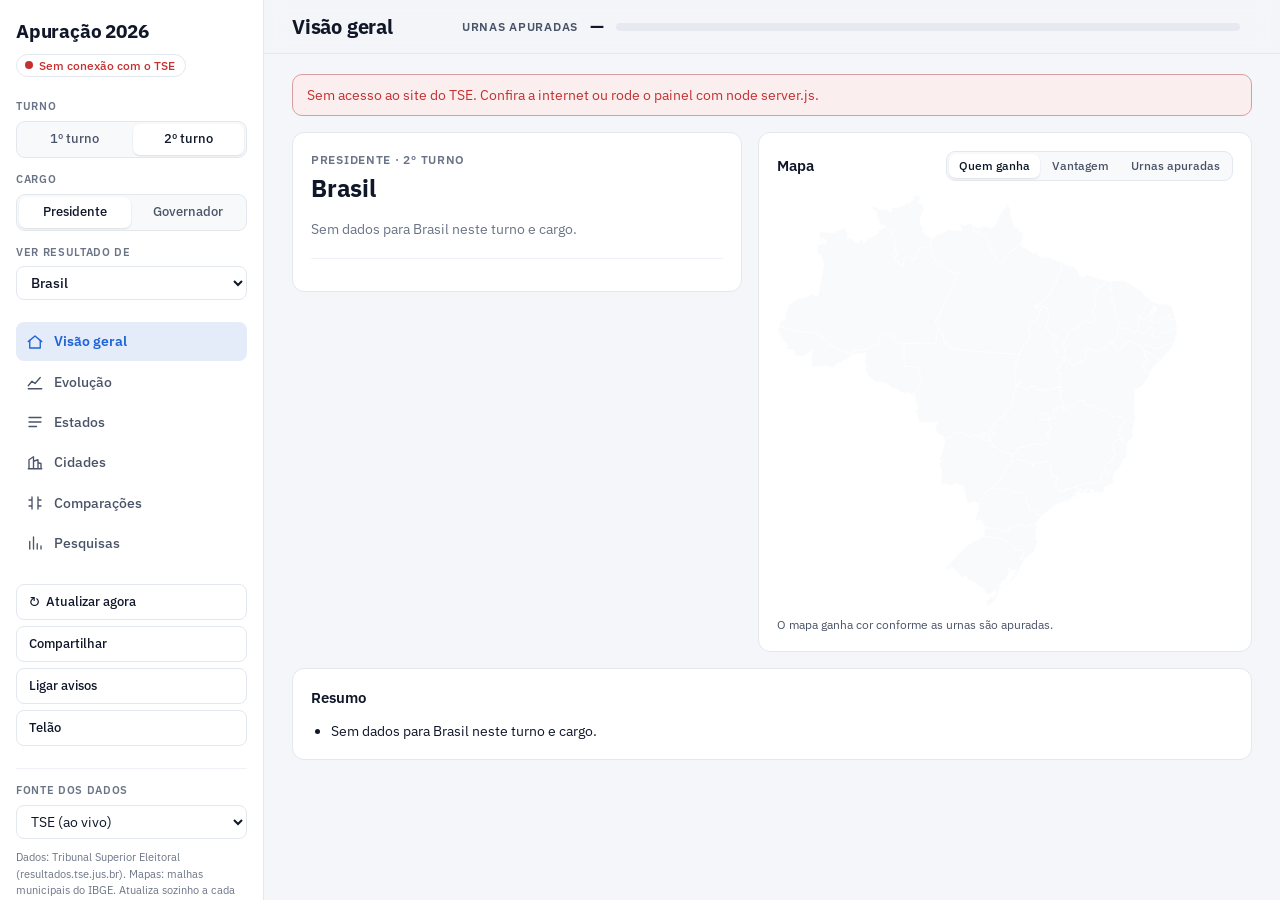
==== public/index.html @ dd804e58 "Reorganiza o painel com barra lateral Menu lateral com filtros (turno, cargo, recorte), seções e açõ" ====
<!doctype html>
<html lang="pt-BR">
<head>
  <meta charset="utf-8">
  <meta name="viewport" content="width=device-width, initial-scale=1">
  <title>Apuração 2026</title>
  <link rel="preconnect" href="https://fonts.googleapis.com">
  <link rel="preconnect" href="https://fonts.gstatic.com" crossorigin>
  <link rel="stylesheet" href="https://fonts.googleapis.com/css2?family=IBM+Plex+Sans:wght@400;500;600;700&display=swap">
  <link rel="stylesheet" href="styles.css?v=22">
</head>
<body>
  <aside class="lateral" id="lateral" aria-label="Menu do painel">
    <div class="lateral-topo">
      <div class="marca">
        <h1>Apuração 2026</h1>
        <span class="status" id="status" data-estado="carregando"><i></i><span id="status-txt">Carregando…</span></span>
      </div>
      <button type="button" class="icone fechar-menu" id="fechar-menu" aria-label="Fechar o menu">✕</button>
    </div>

    <div class="filtros-lateral">
      <div class="grupo">
        <span class="rotulo">Turno</span>
        <div class="seg seg-cheio" id="seg-turno" role="group" aria-label="Turno">
          <button type="button" data-v="1">1º turno</button>
          <button type="button" data-v="2">2º turno</button>
        </div>
      </div>
      <div class="grupo">
        <span class="rotulo">Cargo</span>
        <div class="seg seg-cheio" id="seg-cargo" role="group" aria-label="Cargo">
          <button type="button" data-v="0001">Presidente</button>
          <button type="button" data-v="0003">Governador</button>
        </div>
      </div>
      <div class="grupo">
        <label class="rotulo" for="recorte">Ver resultado de</label>
        <select id="recorte" class="recorte"></select>
      </div>
    </div>

    <nav class="menu" aria-label="Seções">
        <button type="button" data-tab="geral" aria-current="page"><svg viewBox="0 0 24 24" aria-hidden="true"><path d="M3 11.5 12 4l9 7.5"/><path d="M5 10v10h14V10"/></svg><span>Visão geral</span></button>
        <button type="button" data-tab="evolucao" aria-current="false"><svg viewBox="0 0 24 24" aria-hidden="true"><path d="M3 17l5-6 4 3 7-8"/><path d="M3 21h18"/></svg><span>Evolução</span></button>
        <button type="button" data-tab="estados" aria-current="false"><svg viewBox="0 0 24 24" aria-hidden="true"><path d="M4 6h16M4 12h16M4 18h10"/></svg><span>Estados</span></button>
        <button type="button" data-tab="cidades" aria-current="false"><svg viewBox="0 0 24 24" aria-hidden="true"><path d="M4 21V9l6-4v16M10 21V11l6-2v12M16 21v-8l4 1v7M3 21h18"/></svg><span>Cidades</span></button>
        <button type="button" data-tab="comparacao" aria-current="false"><svg viewBox="0 0 24 24" aria-hidden="true"><path d="M8 4v16M16 4v16M4 8h4M16 16h4M4 16h4M16 8h4"/></svg><span>Comparações</span></button>
        <button type="button" data-tab="pesquisas" aria-current="false"><svg viewBox="0 0 24 24" aria-hidden="true"><path d="M5 20V10M10 20V4M15 20v-7M20 20v-4"/></svg><span>Pesquisas</span></button>
    </nav>

    <div class="acoes-lateral">
      <button type="button" class="botao" id="btn-atualizar" title="Atualizar agora"><span class="giro" aria-hidden="true">↻</span> Atualizar agora</button>
      <button type="button" class="botao" id="btn-compartilhar" title="Copiar o link do que está na tela">Compartilhar</button>
      <button type="button" class="botao" id="btn-avisos" aria-pressed="false" hidden>Ligar avisos</button>
      <button type="button" class="botao" id="btn-telao" title="Tela cheia só com placar, mapa e chance">Telão</button>
    </div>

    <div class="rodape-lateral">
      <label class="rotulo" for="fonte">Fonte dos dados</label>
      <select id="fonte">
        <option value="tse">TSE (ao vivo)</option>
        <option value="demo">Simulação</option>
        <option value="replay">Replay do 2º turno de 2022</option>
      </select>
      <p id="rodape-txt">Dados: Tribunal Superior Eleitoral (resultados.tse.jus.br). Mapas: malhas municipais do IBGE. Atualiza sozinho a cada 30 segundos.</p>
    </div>
  </aside>
  <div class="fundo-menu" id="fundo-menu" hidden></div>

  <div class="conteudo">
    <header class="barra">
      <button type="button" class="icone abrir-menu" id="abrir-menu" aria-label="Abrir o menu" aria-controls="lateral" aria-expanded="false">☰</button>
      <h2 class="titulo-pagina" id="titulo-pagina">Visão geral</h2>
      <div class="progresso" aria-live="polite">
        <span class="pg-label">Urnas apuradas</span>
        <b class="pg-valor" id="pg-valor">—</b>
        <div class="pg-barra"><i id="pg-fill"></i></div>
        <span class="pg-sub" id="pg-sub"></span>
      </div>
    </header>

    <main>
      <p class="aviso" id="aviso" hidden></p>

      <section class="painel" id="tab-geral">
    <section class="hero">
      <div class="card placar-card">
        <div class="card-head">
          <div>
            <p class="eyebrow" id="eyebrow">Presidente · 2º turno</p>
            <h2 id="titulo-recorte">Brasil</h2>
          </div>
          <button type="button" class="link" id="voltar" hidden>← Brasil</button>
        </div>
        <div id="placar"></div>
        <dl class="mini" id="mini"></dl>
      </div>

      <div class="card mapa-card">
        <div class="card-head">
          <h3>Mapa</h3>
          <div class="seg seg-sm" id="seg-mapa" role="group" aria-label="Cor do mapa">
            <button type="button" data-v="ganha" aria-pressed="true">Quem ganha</button>
            <button type="button" data-v="vantagem" aria-pressed="false">Vantagem</button>
            <button type="button" data-v="apuradas" aria-pressed="false">Urnas apuradas</button>
          </div>
        </div>
        <div class="mapa" id="mapa" aria-label="Mapa do resultado"></div>
        <div class="mapa-rodape">
          <div class="mapa-legenda" id="mapa-legenda"></div>
          <button type="button" class="chip" id="chip-exterior" hidden>Exterior</button>
        </div>
      </div>
    </section>

      <div class="duas">
        <div class="card">
        <h3>Resumo</h3>
        <ul class="insights" id="resumo"></ul>
      </div>
      <div class="card" id="bloco-decisao" hidden>
        <h3>Onde a disputa vai ser decidida</h3>
        <p class="nota" id="decisao-nota"></p>
        <ol class="decisao" id="decisao"></ol>
        <p class="decisao-total" id="decisao-total"></p>
      </div>
      </div>
      </section>

      <section class="painel" id="tab-evolucao" hidden>
      <div class="card" id="bloco-linha" hidden>
        <div class="card-head">
          <h3>Linha do tempo da apuração</h3>
          <span class="nota-inline" id="linha-legenda"></span>
        </div>
        <div id="linha"></div>
        <div id="linha-chance" hidden>
          <h4 class="sub-titulo">Chance de vitória ao longo da apuração</h4>
          <div class="grafico"></div>
        </div>
      </div>
      <div class="card" id="bloco-eventos" hidden>
        <h3>Acontecimentos</h3>
        <ul class="eventos" id="eventos"></ul>
      </div>
      <div class="card" id="bloco-projecao">
        <h3>Projeção com as urnas que faltam</h3>
        <p class="nota" id="projecao-nota"></p>
        <div id="projecao"></div>
      </div>
      </section>

      <section class="painel" id="tab-estados" hidden>
      <div class="card" id="bloco-regioes">
        <h3>Por região</h3>
        <div class="regioes" id="regioes"></div>
      </div>
      <div class="card">
        <div class="card-head">
          <h3 id="titulo-estados">Estados</h3>
          <label class="inline-label">Ordenar por
            <select id="ordem-estados">
              <option value="eleitorado">Eleitorado</option>
              <option value="apuradas">% urnas apuradas</option>
              <option value="lider">Vantagem do 1º</option>
              <option value="nome">Nome</option>
            </select>
          </label>
        </div>
        <p class="nota">Clique num estado para ver o resultado e o mapa das cidades dele.</p>
        <div class="table-wrap"><table id="tabela-estados"></table></div>
      </div>
      <div class="duas">
        <div class="card">
          <h3 id="titulo-apertadas">Disputas mais apertadas</h3>
          <ol class="ranking" id="apertadas"></ol>
        </div>
        <div class="card">
          <h3 id="titulo-folgadas">Maiores vantagens</h3>
          <ol class="ranking" id="folgadas"></ol>
        </div>
      </div>
      <div class="card" id="bloco-faltam">
        <h3 id="titulo-faltam">Onde faltam mais votos</h3>
        <ol class="ranking" id="faltam"></ol>
      </div>
      </section>

      <section class="painel" id="tab-cidades" hidden>
      <div class="card">
        <div class="card-head">
          <h3 id="titulo-cidades">Cidades</h3>
          <div class="filtros">
            <label class="inline-label">Estado <select id="cidades-uf"></select></label>
            <input id="busca-cidade" type="search" placeholder="Buscar cidade" aria-label="Buscar cidade">
            <label class="inline-label">Ordenar por
              <select id="ordem-cidades">
                <option value="eleitorado">Eleitorado</option>
                <option value="apuradas">% urnas apuradas</option>
                <option value="lider">Vantagem do 1º</option>
                <option value="nome">Nome</option>
              </select>
            </label>
          </div>
        </div>
        <p class="nota" id="cidades-status"></p>
        <div class="table-wrap"><table id="tabela-cidades"></table></div>
      </div>
      </section>

      <section class="painel" id="tab-comparacao" hidden>
      <div class="card" id="bloco-comparacao" hidden>
        <div class="card-head">
          <h3 id="titulo-comparacao">Comparação</h3>
          <div class="seg seg-sm" id="seg-base" role="group" aria-label="Comparar com"></div>
        </div>
        <div class="mapas-lado" id="mapas-lado"></div>
        <p class="viradas-resumo" id="viradas-resumo"></p>
        <ul class="viradas" id="viradas"></ul>
        <p class="nota" id="comparacao-nota"></p>
        <div class="table-wrap"><table id="tabela-comparacao"></table></div>
      </div>
      </section>

      <section class="painel" id="tab-pesquisas" hidden>
      <p class="aviso" id="pesq-aviso" hidden></p>
      <div class="card" id="pesq-media-card">
        <div class="card-head">
          <h3>Média das pesquisas · 2º turno para presidente</h3>
          <span class="nota-inline" id="pesq-atualizado"></span>
        </div>
        <div id="pesq-media"></div>
        <p class="nota" id="pesq-media-nota"></p>
      </div>
      <div class="card" id="pesq-acerto-card" hidden>
        <h3 id="pesq-acerto-titulo">Quem chegou mais perto</h3>
        <p class="nota" id="pesq-acerto-nota"></p>
        <ol class="ranking" id="pesq-acerto"></ol>
      </div>
      <div class="card">
        <div class="card-head">
          <h3>Pesquisas ao longo do tempo</h3>
          <span class="nota-inline" id="pesq-legenda"></span>
        </div>
        <div id="pesq-grafico" class="pesq-grafico"></div>
      </div>
      <div class="card">
        <h3>Todas as pesquisas reunidas</h3>
        <p class="nota" id="pesq-nota"></p>
        <div class="table-wrap"><table id="tabela-pesquisas"></table></div>
      </div>
      </section>
    </main>
  </div>

  <div class="tooltip" id="tooltip" role="tooltip" hidden></div>
  <div class="toasts" id="toasts" aria-live="polite"></div>
  <button type="button" class="sair-telao" id="sair-telao">Sair do telão</button>
  <script type="module" src="app.js?v=22"></script>
</body>
</html>
---- public/styles.css ----
/* Painel de apuração: cabeçalho fixo com o andamento, placar ao lado do mapa, detalhes em abas. */
:root {
  color-scheme: light;
  --bg: #f4f6f9;
  --surface: #ffffff;
  --surface-2: #f8f9fb;
  --border: #e3e7ee;
  --grid: #eef1f5;
  --text: #0f1729;
  --text-2: #4a5468;
  --text-3: #6b7486;
  --track: #e6eaf0;
  --accent: #1f63d6;
  --progress: #1f63d6;
  --live: #0f9f5f;
  --warn: #b7791f;
  --danger: #c53030;
  /* cores dos candidatos (ordem fixa; PT usa o vermelho e PL o verde) */
  --series-1: #2a78d6;
  --series-2: #eb6834;
  --series-3: #1baf7a;
  --series-4: #eda100;
  --series-5: #e87ba4;
  --series-6: #16a34a;
  --series-7: #6250d6;
  --series-8: #dc2626;
  --series-other: #a3a9b5;
  --font: "IBM Plex Sans", system-ui, -apple-system, "Segoe UI", Roboto, sans-serif;
  --radius: 12px;
}
@media (prefers-color-scheme: dark) {
  :root:not([data-theme="light"]) {
    color-scheme: dark;
    --bg: #0d1016;
    --surface: #151922;
    --surface-2: #1a1f2a;
    --border: #262c38;
    --grid: #1e2430;
    --text: #e8ecf3;
    --text-2: #aab3c3;
    --text-3: #7f899b;
    --track: #252b37;
    --accent: #5b93f0;
    --progress: #4c88ee;
    --live: #2fbf7d;
    --warn: #e0a43a;
    --danger: #f06b6b;
    --series-1: #3987e5;
    --series-2: #d95926;
    --series-3: #199e70;
    --series-4: #c98500;
    --series-5: #d55181;
    --series-6: #22c55e;
    --series-7: #9085e9;
    --series-8: #ef4444;
    --series-other: #5f6776;
  }
}
:root[data-theme="dark"] {
  color-scheme: dark;
  --bg: #0d1016;
  --surface: #151922;
  --surface-2: #1a1f2a;
  --border: #262c38;
  --grid: #1e2430;
  --text: #e8ecf3;
  --text-2: #aab3c3;
  --text-3: #7f899b;
  --track: #252b37;
  --accent: #5b93f0;
  --progress: #4c88ee;
  --live: #2fbf7d;
  --warn: #e0a43a;
  --danger: #f06b6b;
  --series-1: #3987e5;
  --series-2: #d95926;
  --series-3: #199e70;
  --series-4: #c98500;
  --series-5: #d55181;
  --series-6: #22c55e;
  --series-7: #9085e9;
  --series-8: #ef4444;
  --series-other: #5f6776;
}

* { box-sizing: border-box; }
[hidden] { display: none !important; }
html, body { margin: 0; }
body { background: var(--bg); color: var(--text); font: 14px/1.45 var(--font); -webkit-font-smoothing: antialiased; }
h1, h2, h3, h4 { margin: 0; text-wrap: balance; }
.sr-only { position: absolute; width: 1px; height: 1px; overflow: hidden; clip: rect(0 0 0 0); white-space: nowrap; }
td.r, .r { font-variant-numeric: tabular-nums; }

button, input, select { font: inherit; color: var(--text); }
select, input[type="search"] {
  background: var(--surface); border: 1px solid var(--border); border-radius: 8px; padding: 6px 10px; min-height: 34px;
}
button { cursor: pointer; }
:focus-visible { outline: 2px solid var(--accent); outline-offset: 2px; }

/* ---------- topo */
.topo { position: sticky; top: 0; z-index: 20; background: var(--surface); border-bottom: 1px solid var(--border); }
.topo-in, .progresso-in, main, .rodape {
  max-width: 1280px; margin: 0 auto;
  padding-left: max(16px, env(safe-area-inset-left, 0px)); padding-right: max(16px, env(safe-area-inset-right, 0px));
}
.topo-in { display: flex; flex-wrap: wrap; align-items: center; justify-content: space-between; gap: 10px 16px; padding-block: 10px; }
.marca { display: flex; align-items: center; gap: 12px; flex-wrap: wrap; }
.marca h1 { font-size: 18px; font-weight: 700; letter-spacing: -0.01em; }
.status { display: inline-flex; align-items: center; gap: 6px; font-size: 12px; font-weight: 500; color: var(--text-2);
  border: 1px solid var(--border); border-radius: 999px; padding: 2px 10px 2px 8px; }
.status i { width: 8px; height: 8px; border-radius: 50%; background: var(--text-3); }
.status[data-estado="aovivo"] i { background: var(--live); box-shadow: 0 0 0 3px color-mix(in srgb, var(--live) 25%, transparent); animation: pulso 2s infinite; }
.status[data-estado="aguardando"] i { background: var(--warn); }
.status[data-estado="erro"] { color: var(--danger); }
.status[data-estado="erro"] i { background: var(--danger); }
@keyframes pulso { 50% { box-shadow: 0 0 0 6px color-mix(in srgb, var(--live) 0%, transparent); } }
.controles { display: flex; flex-wrap: wrap; align-items: center; gap: 8px; }
.recorte { min-width: 190px; font-weight: 500; }
.icone { width: 34px; height: 34px; border: 1px solid var(--border); background: var(--surface); border-radius: 8px; font-size: 16px; line-height: 1; }
.icone.girando { animation: gira 0.8s linear infinite; }
@keyframes gira { to { transform: rotate(360deg); } }

.seg { display: inline-flex; background: var(--surface-2); border: 1px solid var(--border); border-radius: 9px; padding: 2px; gap: 2px; }
.seg button { border: 0; background: none; padding: 5px 12px; border-radius: 7px; font-size: 13px; font-weight: 500; color: var(--text-2); white-space: nowrap; }
.seg button[aria-pressed="true"] { background: var(--surface); color: var(--text); box-shadow: 0 1px 2px rgba(15, 23, 41, .12); }
.seg-sm button { padding: 3px 10px; font-size: 12px; }
.seg button:disabled { opacity: .5; cursor: not-allowed; }

.progresso { border-top: 1px solid var(--grid); }
.progresso-in { display: grid; grid-template-columns: auto auto 1fr auto; align-items: center; gap: 12px; padding-block: 8px; }
.pg-label { font-size: 12px; color: var(--text-2); text-transform: uppercase; letter-spacing: .06em; font-weight: 600; }
.pg-valor { font-size: 18px; font-variant-numeric: tabular-nums; }
.pg-barra { height: 8px; background: var(--track); border-radius: 4px; overflow: hidden; }
.pg-barra i { display: block; height: 100%; width: 0; background: var(--progress); border-radius: 0 4px 4px 0; transition: width .6s ease; }
.pg-sub { font-size: 12px; color: var(--text-3); font-variant-numeric: tabular-nums; }

/* ---------- conteúdo */
main { display: grid; gap: 16px; padding-block: 16px 24px; }
main > * { min-width: 0; }
.aviso { margin: 0; padding: 10px 14px; border-radius: 10px; border: 1px solid color-mix(in srgb, var(--warn) 40%, var(--border));
  background: color-mix(in srgb, var(--warn) 10%, var(--surface)); color: var(--text); }
.aviso.erro { border-color: color-mix(in srgb, var(--danger) 40%, var(--border)); background: color-mix(in srgb, var(--danger) 8%, var(--surface)); }
.card { background: var(--surface); border: 1px solid var(--border); border-radius: var(--radius); padding: 18px; min-width: 0; }
.card h3 { font-size: 15px; font-weight: 600; }
.card > h3 { margin-bottom: 12px; }
.card-head { display: flex; flex-wrap: wrap; justify-content: space-between; align-items: center; gap: 8px 12px; margin-bottom: 14px; }
.eyebrow { margin: 0 0 2px; font-size: 12px; color: var(--text-3); text-transform: uppercase; letter-spacing: .06em; font-weight: 600; }
.card-head h2 { font-size: 24px; font-weight: 700; letter-spacing: -0.01em; }
.nota { margin: -4px 0 12px; font-size: 13px; color: var(--text-2); max-width: 90ch; }
button.link { background: none; border: 0; padding: 4px 0; color: var(--accent); font-size: 13px; font-weight: 500; }
button.link:hover { text-decoration: underline; }
.inline-label { display: inline-flex; align-items: center; gap: 8px; font-size: 13px; color: var(--text-2); }
.filtros { display: flex; flex-wrap: wrap; gap: 8px 12px; align-items: center; }

.hero { display: grid; grid-template-columns: minmax(0, 1fr) minmax(0, 1.1fr); gap: 16px; align-items: start; }
@media (max-width: 960px) { .hero { grid-template-columns: minmax(0, 1fr); } }

/* ---------- placar */
.duelo { display: grid; grid-template-columns: 1fr 1fr; gap: 16px; }
.duelo .lado { display: grid; gap: 2px; min-width: 0; align-content: start; }
.duelo .lado.dir { text-align: right; justify-items: end; }
.duelo .nome { font-weight: 600; font-size: 15px; display: flex; align-items: center; gap: 8px; }
.duelo .partido { font-size: 12px; color: var(--text-3); }
.duelo .grande { font-size: clamp(36px, 5.5vw, 56px); font-weight: 700; line-height: 1.05; font-variant-numeric: tabular-nums; letter-spacing: -0.03em; margin-top: 4px; }
.duelo .votos { font-size: 13px; color: var(--text-2); font-variant-numeric: tabular-nums; }
.split { position: relative; display: flex; gap: 2px; height: 26px; margin: 16px 0 6px; border-radius: 6px; overflow: hidden; background: var(--track); }
.split > i { display: block; height: 100%; transition: width .6s ease; }
.split .meio { position: absolute; left: 50%; top: 0; bottom: 0; width: 2px; background: var(--surface); transform: translateX(-1px); }
.split-legenda { display: flex; justify-content: center; font-size: 11px; color: var(--text-3); }
.dif { margin: 12px 0 0; font-size: 14px; color: var(--text-2); }
.dif b { color: var(--text); font-variant-numeric: tabular-nums; }

.lista-cand { display: grid; }
.cand { display: grid; grid-template-columns: minmax(0, 1fr) auto; gap: 4px 12px; padding: 10px 0; border-bottom: 1px solid var(--grid); }
.cand:last-child { border-bottom: 0; }
.cand .nome { font-weight: 600; display: flex; align-items: center; gap: 8px; min-width: 0; }
.cand .nome .txt { overflow: hidden; text-overflow: ellipsis; white-space: nowrap; }
.cand .partido { font-size: 12px; color: var(--text-3); font-weight: 400; }
.cand .pct { font-size: 20px; font-weight: 700; text-align: right; font-variant-numeric: tabular-nums; line-height: 1.1; }
.cand .bar { grid-column: 1 / -1; height: 8px; background: var(--track); border-radius: 4px; overflow: hidden; }
.cand .bar i { display: block; height: 100%; border-radius: 0 4px 4px 0; transition: width .6s ease; }
.cand .votos { font-size: 12px; color: var(--text-3); font-variant-numeric: tabular-nums; }
.cand.pequeno { padding: 6px 0; }
.cand.pequeno .pct { font-size: 14px; font-weight: 600; }
.cand.pequeno .bar { height: 4px; }
details.outros summary { cursor: pointer; padding: 10px 0 4px; font-size: 13px; color: var(--accent); font-weight: 500; }
.tag { font-size: 11px; font-weight: 600; color: var(--text-2); border: 1px solid var(--border); border-radius: 4px; padding: 0 5px; margin-left: 2px; white-space: nowrap; }
.swatch { width: 10px; height: 10px; border-radius: 3px; display: inline-block; flex: none; }
.duelo .swatch, .cand .swatch { width: 12px; height: 12px; }

.mini { display: grid; grid-template-columns: repeat(4, minmax(0, 1fr)); gap: 12px; margin: 18px 0 0; padding-top: 14px; border-top: 1px solid var(--grid); }
.mini div { min-width: 0; }
.mini dt { font-size: 12px; color: var(--text-3); }
.mini dd { margin: 2px 0 0; font-size: 17px; font-weight: 600; font-variant-numeric: tabular-nums; }
.mini dd small { display: block; font-size: 11px; font-weight: 400; color: var(--text-3); }
@media (max-width: 520px) { .mini { grid-template-columns: repeat(2, minmax(0, 1fr)); } }

/* ---------- mapa */
.mapa { position: relative; min-height: 280px; display: grid; place-items: center; }
.mapa svg { width: 100%; height: auto; max-height: 600px; display: block; }
.mapa path { stroke: var(--surface); stroke-width: 0.8; vector-effect: non-scaling-stroke; cursor: pointer; }
.mapa.cidades path { stroke-width: 0.25; cursor: default; }
.mapa path:hover { stroke: var(--text); stroke-width: 1.6; }
.mapa path.fora { opacity: .22; }
.mapa .carregando { color: var(--text-2); font-size: 13px; }
.mapa-rodape { display: flex; flex-wrap: wrap; justify-content: space-between; align-items: center; gap: 8px 16px; margin-top: 10px; }
.mapa-legenda { display: flex; flex-wrap: wrap; gap: 6px 16px; font-size: 12px; color: var(--text-2); align-items: center; }
.mapa-legenda .faixas { display: inline-flex; align-items: center; gap: 2px; }
.mapa-legenda .faixas i { width: 16px; height: 10px; display: inline-block; }
.mapa-legenda .faixas i:first-child { border-radius: 3px 0 0 3px; }
.mapa-legenda .faixas i:nth-child(3) { border-radius: 0 3px 3px 0; margin-right: 6px; }
.mapa-legenda .grad { display: inline-block; width: 56px; height: 8px; border-radius: 4px; vertical-align: middle; margin-right: 6px; }
.chip { font-size: 12px; padding: 3px 12px; border-radius: 999px; border: 1px solid var(--border); background: var(--surface); color: var(--text-2); }

/* ---------- abas */
.tabs { display: flex; gap: 4px; border-bottom: 1px solid var(--border); overflow-x: auto; }
.tabs button { border: 0; background: none; padding: 10px 16px; color: var(--text-2); font-weight: 500; border-bottom: 2px solid transparent; white-space: nowrap; }
.tabs button[aria-selected="true"] { color: var(--text); border-bottom-color: var(--accent); font-weight: 600; }
.painel { display: grid; gap: 16px; }
.duas { display: grid; grid-template-columns: repeat(auto-fit, minmax(320px, 1fr)); gap: 16px; }
.duas > * { min-width: 0; }

.insights { margin: 0; padding-left: 20px; display: grid; gap: 8px; max-width: 90ch; }
.insights b { font-variant-numeric: tabular-nums; }

.regioes { display: grid; grid-template-columns: repeat(auto-fit, minmax(200px, 1fr)); gap: 12px; }
.regiao { border: 1px solid var(--border); border-radius: 10px; padding: 12px; display: grid; gap: 6px; background: var(--surface); text-align: left; }
.regiao:hover { border-color: var(--text-3); }
.regiao h4 { font-size: 14px; }
.regiao .linha { display: flex; justify-content: space-between; gap: 8px; font-size: 12px; color: var(--text-2); font-variant-numeric: tabular-nums; }
.regiao .linha b { color: var(--text); }

.ranking { margin: 0; padding-left: 24px; display: grid; gap: 10px; }
.ranking li { font-variant-numeric: tabular-nums; }
.ranking li.vazio { list-style: none; margin-left: -24px; color: var(--text-2); }
.ranking .linha { display: flex; justify-content: space-between; gap: 12px; flex-wrap: wrap; }
.ranking .linha.sub { font-size: 12px; color: var(--text-3); }
.ranking .stack { margin-top: 4px; }

.stack { display: flex; gap: 2px; height: 10px; border-radius: 4px; overflow: hidden; background: var(--track); }
.stack > i { display: block; height: 100%; }
.progress-cell { display: grid; grid-template-columns: minmax(60px, 1fr) 56px; gap: 8px; align-items: center; }
.progress { height: 6px; background: var(--track); border-radius: 3px; overflow: hidden; }
.progress > i { display: block; height: 100%; background: var(--progress); border-radius: 0 3px 3px 0; }
.delta { font-variant-numeric: tabular-nums; white-space: nowrap; }

.proj-row { display: grid; grid-template-columns: minmax(110px, 200px) 1fr auto; gap: 12px; align-items: center; padding: 6px 0; }
.proj-row .barras { display: grid; gap: 3px; }
.proj-row .bar { height: 8px; background: var(--track); border-radius: 4px; overflow: hidden; }
.proj-row .bar > i { display: block; height: 100%; border-radius: 0 4px 4px 0; }
.proj-row .bar.proj > i { opacity: .5; }
.proj-row .vals { text-align: right; font-variant-numeric: tabular-nums; min-width: 150px; font-size: 13px; }
.legenda-proj { display: flex; gap: 16px; font-size: 12px; color: var(--text-2); margin-bottom: 4px; }
.legenda-proj i { display: inline-block; width: 18px; height: 8px; border-radius: 3px; background: var(--text-2); vertical-align: middle; margin-right: 6px; }
.legenda-proj i.proj { opacity: .5; }

/* ---------- tabelas */
.table-wrap { overflow-x: auto; }
table { width: 100%; border-collapse: collapse; font-size: 13px; }
th, td { padding: 9px 8px; text-align: left; border-bottom: 1px solid var(--grid); vertical-align: middle; }
th { font-weight: 600; color: var(--text-3); font-size: 12px; white-space: nowrap; background: var(--surface); }
td.r, th.r { text-align: right; }
tbody tr:hover { background: var(--surface-2); }
tr.clicavel { cursor: pointer; }
tr.sel { background: color-mix(in srgb, var(--accent) 8%, var(--surface)); }
.cel-cand { display: inline-flex; align-items: center; gap: 6px; white-space: nowrap; }
.muted { color: var(--text-3); }
.erro { color: var(--danger); }

.rodape { display: flex; flex-wrap: wrap; gap: 8px 20px; align-items: center; padding-block: 8px 32px; font-size: 12px; color: var(--text-3); }

.tooltip {
  position: fixed; z-index: 50; pointer-events: none; background: var(--surface); color: var(--text);
  border: 1px solid var(--border); border-radius: 8px; padding: 10px 12px; font-size: 12px; min-width: 200px;
  box-shadow: 0 8px 24px rgba(15, 23, 41, .18); max-width: 300px;
}
.tooltip strong { display: block; margin-bottom: 4px; font-size: 13px; }
.tooltip div { display: flex; justify-content: space-between; gap: 12px; font-variant-numeric: tabular-nums; padding: 1px 0; }
.tooltip .t-sub { color: var(--text-3); }

@media (max-width: 640px) {
  .topo { position: static; }
  .controles { width: 100%; }
  .recorte { flex: 1; min-width: 0; }
  .progresso-in { grid-template-columns: auto 1fr; }
  .pg-barra { grid-column: 1 / -1; grid-row: 2; }
  .pg-sub { grid-column: 1 / -1; }
  .card { padding: 14px; }
  .proj-row { grid-template-columns: 1fr auto; }
  .proj-row .barras { grid-column: 1 / -1; grid-row: 2; }
}
@media (prefers-reduced-motion: reduce) {
  *, *::before, *::after { animation: none !important; transition: none !important; }
}

/* ---------- botão de texto, avisos, linha do tempo, comparação */
.botao { height: 34px; padding: 0 12px; border: 1px solid var(--border); background: var(--surface); border-radius: 8px; font-size: 13px; font-weight: 500; color: var(--text); }
.botao:hover, .icone:hover { border-color: var(--text-3); }
.nota-inline { font-size: 12px; color: var(--text-2); display: flex; gap: 12px; flex-wrap: wrap; }

.toasts { position: fixed; z-index: 60; right: max(16px, env(safe-area-inset-right, 0px)); bottom: calc(16px + env(safe-area-inset-bottom, 0px)); display: grid; gap: 8px; width: min(360px, calc(100vw - 32px)); }
.toast { background: var(--text); color: var(--surface); border-radius: 10px; padding: 12px 14px; font-size: 13px; box-shadow: 0 10px 30px rgba(15, 23, 41, .25); display: grid; gap: 2px; animation: entra .25s ease; }
.toast[data-uf] { cursor: pointer; }
.toast small { opacity: .7; font-size: 11px; text-transform: uppercase; letter-spacing: .05em; }
.toast .link-copia { user-select: all; word-break: break-all; font-size: 12px; opacity: .85; }
@keyframes entra { from { transform: translateY(8px); opacity: 0; } }

.eventos { margin: 0; padding: 0; list-style: none; display: grid; gap: 0; max-height: 280px; overflow-y: auto; }
.eventos li { display: grid; grid-template-columns: 64px 1fr; gap: 8px; padding: 8px 0; border-bottom: 1px solid var(--grid); font-size: 13px; }
.eventos li:last-child { border-bottom: 0; }
.eventos time { color: var(--text-3); font-variant-numeric: tabular-nums; }
.eventos li[data-uf] { cursor: pointer; }

#linha { position: relative; }
.linha-svg { display: block; width: 100%; overflow: visible; touch-action: pan-y; }
.linha-svg .grade line { stroke: var(--grid); }
.linha-svg .meio-linha { stroke: var(--text-3); stroke-dasharray: 4 4; }
.linha-svg text { fill: var(--text-3); font-size: 11px; font-family: var(--font); font-variant-numeric: tabular-nums; }
.linha-svg .rotulo { fill: var(--text); font-weight: 600; font-size: 12px; }
.linha-svg .serie { fill: none; stroke-width: 2.5; stroke-linejoin: round; stroke-linecap: round; }
.linha-svg .ponto { stroke: var(--surface); stroke-width: 2; }
.linha-svg .mira { stroke: var(--text-3); stroke-width: 1; }

.mapas-lado { display: grid; grid-template-columns: 1fr 1fr; gap: 16px; }
.mapas-lado figure { margin: 0; min-width: 0; }
.mapas-lado figcaption { font-size: 12px; font-weight: 600; color: var(--text-2); text-transform: uppercase; letter-spacing: .05em; margin-bottom: 6px; }
.mapas-lado svg { width: 100%; height: auto; max-height: 320px; display: block; }
.mapas-lado path { stroke: var(--surface); stroke-width: 0.6; vector-effect: non-scaling-stroke; }
.mapas-lado.cidades path { stroke-width: 0.2; }
.mapas-lado path.fora { opacity: .22; }
.mapas-lado path:hover { stroke: var(--text); stroke-width: 1.4; }
.viradas-resumo { margin: 14px 0 6px; font-size: 14px; }
.viradas { margin: 0 0 12px; padding: 0; list-style: none; display: flex; flex-wrap: wrap; gap: 6px; }
.viradas li { font-size: 12px; border: 1px solid var(--border); border-radius: 999px; padding: 3px 10px; display: inline-flex; align-items: center; gap: 5px; }
.viradas li[data-uf] { cursor: pointer; }
@media (max-width: 520px) { .mapas-lado { gap: 8px; } }

/* ---------- chance de virada */
.chance { margin-top: 14px; padding: 12px 14px; border: 1px solid var(--border); border-radius: 10px; background: var(--surface-2); display: grid; gap: 6px; }
.chance-topo { display: flex; justify-content: space-between; align-items: baseline; gap: 12px; font-size: 13px; }
.chance-topo span:first-child { display: inline-flex; align-items: center; gap: 6px; }
.chance-num { font-size: 22px; font-weight: 700; font-variant-numeric: tabular-nums; }
.chance-barra { height: 8px; background: var(--track); border-radius: 4px; overflow: hidden; }
.chance-barra i { display: block; height: 100%; border-radius: 0 4px 4px 0; transition: width .6s ease; }
.chance-sub { display: flex; flex-wrap: wrap; justify-content: space-between; gap: 4px 12px; font-size: 12px; color: var(--text-2); font-variant-numeric: tabular-nums; }

/* ---------- onde a disputa vai ser decidida */
.sub-titulo { margin: 18px 0 6px; font-size: 13px; font-weight: 600; color: var(--text-2); }
.decisao { margin: 0; padding-left: 24px; display: grid; gap: 10px; }
.decisao li[data-uf] { cursor: pointer; }
.decisao .linha { display: flex; justify-content: space-between; gap: 12px; flex-wrap: wrap; font-variant-numeric: tabular-nums; }
.decisao .linha.sub { font-size: 12px; color: var(--text-2); }
.decisao .saldo { height: 8px; margin: 4px 0 2px; background: var(--track); border-radius: 4px; overflow: hidden; }
.decisao .saldo i { display: block; height: 100%; border-radius: 0 4px 4px 0; }
.decisao-total { margin: 14px 0 0; font-size: 14px; }
.decisao-total b { font-variant-numeric: tabular-nums; }

/* ---------- telão: só placar, mapa e chance, em letras grandes */
.sair-telao { display: none; }
body.telao .controles, body.telao .tabs, body.telao .painel:not(#tab-geral), body.telao .rodape, body.telao #voltar { display: none !important; }
body.telao .topo { position: static; }
body.telao .topo-in, body.telao .progresso-in, body.telao main { max-width: none; }
body.telao .marca h1 { font-size: 26px; }
body.telao .status { font-size: 15px; }
body.telao .pg-valor { font-size: 30px; }
body.telao .pg-barra { height: 14px; }
body.telao .hero { grid-template-columns: minmax(0, 1fr) minmax(0, 1.15fr); }
body.telao .card-head h2 { font-size: 34px; }
body.telao .duelo .nome { font-size: 22px; }
body.telao .duelo .grande { font-size: clamp(44px, 4.6vw, 92px); }
body.telao .duelo .lado { overflow: hidden; }
body.telao .duelo .nome { flex-wrap: wrap; }
body.telao .duelo .votos, body.telao .dif { font-size: 18px; }
body.telao .split { height: 36px; }
body.telao .chance-num { font-size: 34px; }
body.telao .chance-topo, body.telao .chance-sub { font-size: 16px; }
body.telao .mapa svg { max-height: 74vh; }
body.telao .cand .pct { font-size: 28px; }
body.telao .cand .nome { font-size: 18px; }
body.telao .sair-telao {
  display: block; position: fixed; z-index: 70; top: calc(12px + env(safe-area-inset-top, 0px)); right: max(12px, env(safe-area-inset-right, 0px));
  height: 34px; padding: 0 12px; border: 1px solid var(--border); background: var(--surface); color: var(--text-2); border-radius: 8px; font-size: 13px; opacity: .6;
}
body.telao .sair-telao:hover, body.telao .sair-telao:focus-visible { opacity: 1; }
@media (max-width: 960px) { body.telao .hero { grid-template-columns: minmax(0, 1fr); } }

/* ---------- página de acessos (admin.html) */
.admin .entrar { max-width: 420px; display: grid; gap: 12px; }
.admin .entrar h2 { font-size: 20px; }
.admin .campo { display: grid; gap: 6px; font-size: 13px; color: var(--text-2); }
.admin .campo input { font: inherit; color: var(--text); background: var(--surface); border: 1px solid var(--border); border-radius: 8px; padding: 8px 10px; min-height: 38px; }
.botao.primario { background: var(--accent); border-color: var(--accent); color: #fff; height: 38px; }
.link-botao { display: inline-flex; align-items: center; text-decoration: none; }
.kpis-admin { display: grid; grid-template-columns: repeat(auto-fit, minmax(190px, 1fr)); gap: 16px; margin-bottom: 16px; }
.kpis-admin .kpi { display: grid; gap: 4px; }
.kpis-admin .rot { font-size: 12px; color: var(--text-3); text-transform: uppercase; letter-spacing: .05em; font-weight: 600; }
.kpis-admin b { font-size: 34px; font-weight: 700; font-variant-numeric: tabular-nums; letter-spacing: -0.02em; line-height: 1.1; }
.kpis-admin .destaque b { font-size: 44px; color: var(--accent); }
.kpis-admin small { font-size: 12px; color: var(--text-3); }
#numeros { display: grid; gap: 16px; }
#numeros[hidden] { display: none !important; }
.grafico-acessos .area { fill: color-mix(in srgb, var(--accent) 16%, transparent); }
.grafico-acessos .serie { stroke: var(--accent); }
.grafico-acessos .ponto { fill: var(--accent); }
.vendo { margin: 0; padding: 0; list-style: none; display: grid; gap: 10px; }
.vendo .linha { display: flex; justify-content: space-between; gap: 12px; font-size: 13px; font-variant-numeric: tabular-nums; }
.vendo .barra { height: 8px; margin-top: 4px; background: var(--track); border-radius: 4px; overflow: hidden; }
.vendo .barra i { display: block; height: 100%; background: var(--accent); border-radius: 0 4px 4px 0; }
.vendo .vazio { color: var(--text-2); font-size: 13px; }

/* ---------- pesquisas */
.pesq-media { display: grid; grid-template-columns: 1fr 1fr; gap: 16px; }
.pesq-media .lado { display: grid; gap: 2px; }
.pesq-media .lado.dir { text-align: right; justify-items: end; }
.pesq-media .nome { font-weight: 600; display: flex; align-items: center; gap: 8px; }
#pesq-media-nota { margin-top: 14px; }
.pesq-media .grande { font-size: clamp(30px, 4.5vw, 44px); font-weight: 700; font-variant-numeric: tabular-nums; letter-spacing: -0.02em; line-height: 1.1; }
.pesq-grafico .pt { stroke: var(--surface); stroke-width: 1.5; }
.pesq-grafico .marco { stroke: var(--text-3); stroke-dasharray: 3 3; }
.pesq-grafico .marco-txt { fill: var(--text-3); font-size: 11px; }
.tag.conferir { color: var(--warn); border-color: color-mix(in srgb, var(--warn) 50%, var(--border)); }
#tabela-pesquisas a { color: var(--accent); }
#tabela-pesquisas small { color: var(--text-3); display: block; }

/* ---------- estrutura: barra lateral + conteúdo (painel principal) */
body:not(.admin) { display: grid; grid-template-columns: 264px minmax(0, 1fr); min-height: 100vh; }
.lateral {
  position: sticky; top: 0; height: 100vh; overflow-y: auto; z-index: 30;
  background: var(--surface); border-right: 1px solid var(--border);
  display: flex; flex-direction: column; gap: 22px;
  padding-block: 18px calc(18px + env(safe-area-inset-bottom, 0px));
  padding-left: max(16px, env(safe-area-inset-left, 0px)); padding-right: 16px;
}
.lateral-topo { display: flex; justify-content: space-between; align-items: flex-start; gap: 8px; }
.lateral .marca { flex-direction: column; align-items: flex-start; gap: 8px; }
.lateral .marca h1 { font-size: 19px; }
.fechar-menu { display: none; }
.filtros-lateral { display: grid; gap: 14px; }
.grupo { display: grid; gap: 6px; }
.rotulo { font-size: 11px; font-weight: 600; text-transform: uppercase; letter-spacing: .06em; color: var(--text-3); }
.seg-cheio { display: grid; grid-template-columns: 1fr 1fr; }
.seg-cheio button { padding: 6px 8px; }
.lateral .recorte { width: 100%; min-width: 0; }

.menu { display: grid; gap: 2px; }
.menu button {
  display: flex; align-items: center; gap: 10px; width: 100%; border: 0; background: none;
  padding: 9px 10px; border-radius: 8px; color: var(--text-2); font-weight: 500; font-size: 14px; text-align: left;
}
.menu button svg { width: 18px; height: 18px; fill: none; stroke: currentColor; stroke-width: 1.8; stroke-linecap: round; stroke-linejoin: round; flex: none; }
.menu button:hover { background: var(--surface-2); color: var(--text); }
.menu button[aria-current="page"] { background: color-mix(in srgb, var(--accent) 12%, var(--surface)); color: var(--accent); font-weight: 600; }

.acoes-lateral { display: grid; gap: 6px; margin-top: auto; }
.acoes-lateral .botao { width: 100%; text-align: left; height: 36px; display: flex; align-items: center; gap: 6px; }
.giro { display: inline-block; }
.girando .giro { animation: gira 0.8s linear infinite; }
#btn-atualizar.girando { animation: none; }
.rodape-lateral { display: grid; gap: 6px; border-top: 1px solid var(--grid); padding-top: 14px; }
.rodape-lateral select { width: 100%; }
.rodape-lateral p { margin: 4px 0 0; font-size: 11px; color: var(--text-3); line-height: 1.5; }

.conteudo { min-width: 0; display: flex; flex-direction: column; }
.barra {
  position: sticky; top: 0; z-index: 20;
  background: color-mix(in srgb, var(--bg) 90%, transparent); backdrop-filter: blur(8px);
  border-bottom: 1px solid var(--border);
  display: flex; flex-wrap: wrap; align-items: center; gap: 8px 20px;
  padding-block: 12px; padding-left: 28px; padding-right: max(28px, env(safe-area-inset-right, 0px));
}
.abrir-menu { display: none; }
.titulo-pagina { font-size: 20px; font-weight: 700; letter-spacing: -0.01em; flex: none; min-width: 150px; }
.barra .progresso { flex: 1 1 460px; display: grid; grid-template-columns: auto auto minmax(80px, 1fr) auto; align-items: center; gap: 12px; border: 0; }
.conteudo main { max-width: 1280px; width: 100%; margin: 0 auto; padding: 20px 28px 36px; padding-right: max(28px, env(safe-area-inset-right, 0px)); }
.conteudo main > .painel { gap: 16px; }
#tab-geral > .duas { align-items: start; }
.fundo-menu { position: fixed; inset: 0; z-index: 35; background: rgba(8, 12, 20, .45); }

/* celular e tablet: a barra lateral vira um menu que abre por cima */
@media (max-width: 900px) {
  body:not(.admin) { grid-template-columns: minmax(0, 1fr); }
  .lateral {
    position: fixed; left: 0; top: 0; bottom: 0; height: auto; width: min(300px, 86vw); z-index: 40;
    transform: translateX(-105%); transition: transform .22s ease; box-shadow: 0 0 40px rgba(8, 12, 20, .25);
    padding-top: calc(16px + env(safe-area-inset-top, 0px));
  }
  body.menu-aberto .lateral { transform: none; }
  .fechar-menu { display: inline-flex; align-items: center; justify-content: center; }
  .abrir-menu { display: inline-flex; align-items: center; justify-content: center; font-size: 18px; }
  .barra { padding-block: 10px; padding-left: max(16px, env(safe-area-inset-left, 0px)); padding-right: max(16px, env(safe-area-inset-right, 0px)); gap: 8px 12px; top: env(safe-area-inset-top, 0px); }
  .titulo-pagina { font-size: 17px; min-width: 0; flex: 1; }
  .barra .progresso { flex: 1 1 100%; grid-template-columns: auto auto minmax(60px, 1fr); }
  .barra .pg-sub { grid-column: 1 / -1; }
  .conteudo main { padding: 14px 16px 28px; padding-left: max(16px, env(safe-area-inset-left, 0px)); padding-right: max(16px, env(safe-area-inset-right, 0px)); }
}

/* telão: sem barra lateral, só placar, chance e mapa */
body.telao { grid-template-columns: minmax(0, 1fr); }
body.telao .lateral, body.telao .abrir-menu, body.telao .titulo-pagina, body.telao #tab-geral > .duas, body.telao .fundo-menu { display: none !important; }
body.telao .conteudo main { max-width: none; }
@media (prefers-reduced-motion: reduce) { .lateral { transition: none; } }
body.telao .barra { padding-right: 150px; }
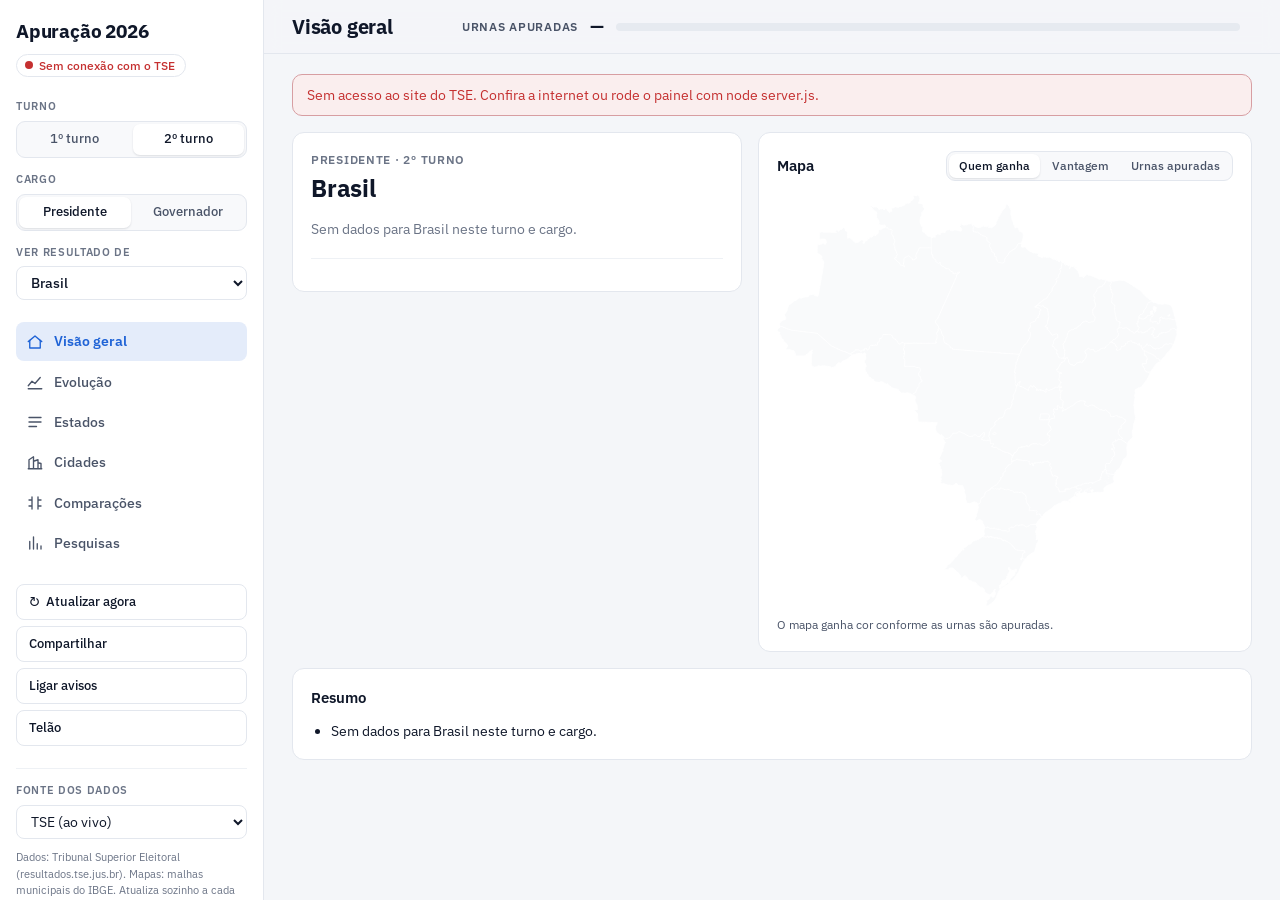
==== commit ed94955f: "Pesquisas: 43 de 2º turno desde o 1º turno, conferidas em duas listas Reúne as tabelas da Wikipédia " ====
--- a/public/index.html
+++ b/public/index.html
@@ -257,6 +257,6 @@
   <div class="tooltip" id="tooltip" role="tooltip" hidden></div>
   <div class="toasts" id="toasts" aria-live="polite"></div>
   <button type="button" class="sair-telao" id="sair-telao">Sair do telão</button>
-  <script type="module" src="app.js?v=22"></script>
+  <script type="module" src="app.js?v=23"></script>
 </body>
 </html>
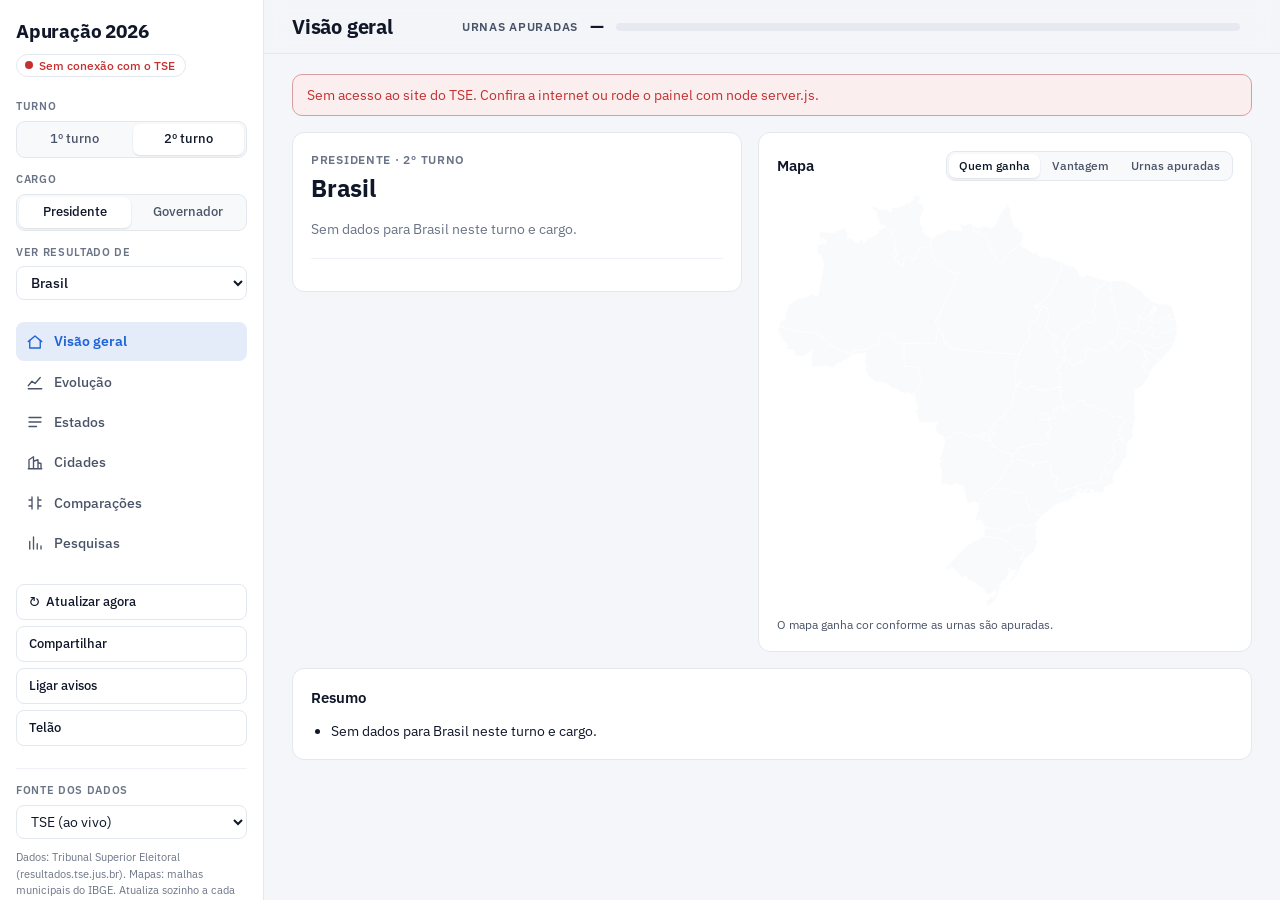
==== commit de3326fd: "Liga a contagem de acessos no projeto Supabase Preenche config.js com o endereço e a chave pública; " ====
--- a/public/index.html
+++ b/public/index.html
@@ -257,6 +257,6 @@
   <div class="tooltip" id="tooltip" role="tooltip" hidden></div>
   <div class="toasts" id="toasts" aria-live="polite"></div>
   <button type="button" class="sair-telao" id="sair-telao">Sair do telão</button>
-  <script type="module" src="app.js?v=23"></script>
+  <script type="module" src="app.js?v=24"></script>
 </body>
 </html>
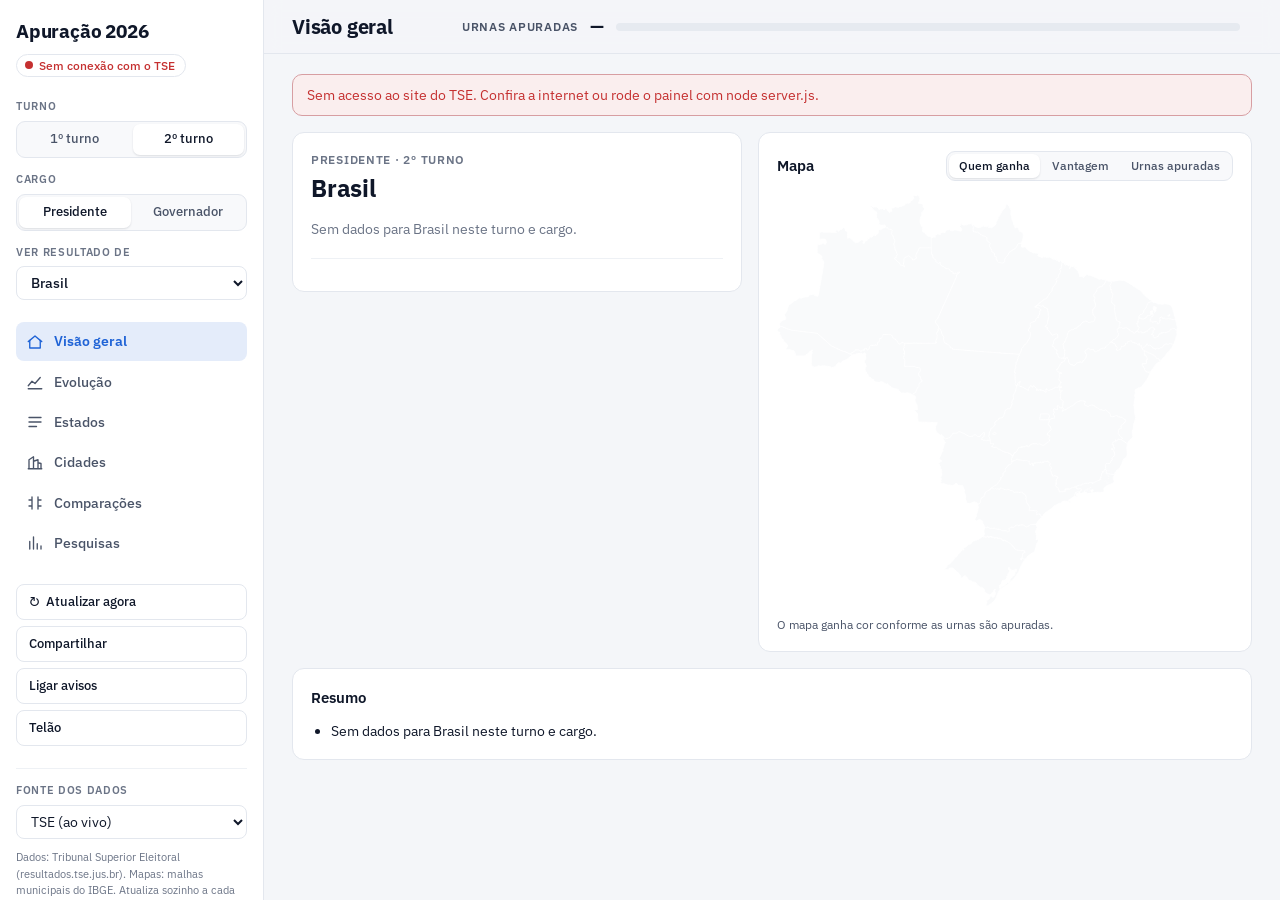
==== commit 881ea4b4: "Prévia de compartilhamento (imagem, título e descrição) e ícone Co-Authored-By: Claude Opus 5.5 <nor" ====
--- a/public/index.html
+++ b/public/index.html
@@ -4,6 +4,18 @@
   <meta charset="utf-8">
   <meta name="viewport" content="width=device-width, initial-scale=1">
   <title>Apuração 2026</title>
+  <meta name="description" content="Apuração do 2º turno de 2026 ao vivo: urnas apuradas, mapa por estado e cidade, chance de virada e pesquisas. Dados do TSE.">
+  <meta property="og:type" content="website">
+  <meta property="og:locale" content="pt_BR">
+  <meta property="og:title" content="Apuração 2026 · 2º turno ao vivo">
+  <meta property="og:description" content="Urnas apuradas, mapa por estado e cidade e a chance de virada em tempo real. Dados do TSE.">
+  <meta property="og:url" content="https://goncalvesj081-bit.github.io/apuracao/">
+  <meta property="og:image" content="https://goncalvesj081-bit.github.io/apuracao/public/compartilhar.png">
+  <meta property="og:image:width" content="1200">
+  <meta property="og:image:height" content="630">
+  <meta name="twitter:card" content="summary_large_image">
+  <meta name="theme-color" content="#0f172a">
+  <link rel="icon" href="data:image/svg+xml,%3Csvg xmlns='http://www.w3.org/2000/svg' viewBox='0 0 32 32'%3E%3Crect width='32' height='32' rx='7' fill='%230f172a'/%3E%3Crect x='6' y='18' width='5' height='8' rx='1' fill='%23ef4444'/%3E%3Crect x='13.5' y='12' width='5' height='14' rx='1' fill='%2394a3b8'/%3E%3Crect x='21' y='7' width='5' height='19' rx='1' fill='%2322c55e'/%3E%3C/svg%3E">
   <link rel="preconnect" href="https://fonts.googleapis.com">
   <link rel="preconnect" href="https://fonts.gstatic.com" crossorigin>
   <link rel="stylesheet" href="https://fonts.googleapis.com/css2?family=IBM+Plex+Sans:wght@400;500;600;700&display=swap">
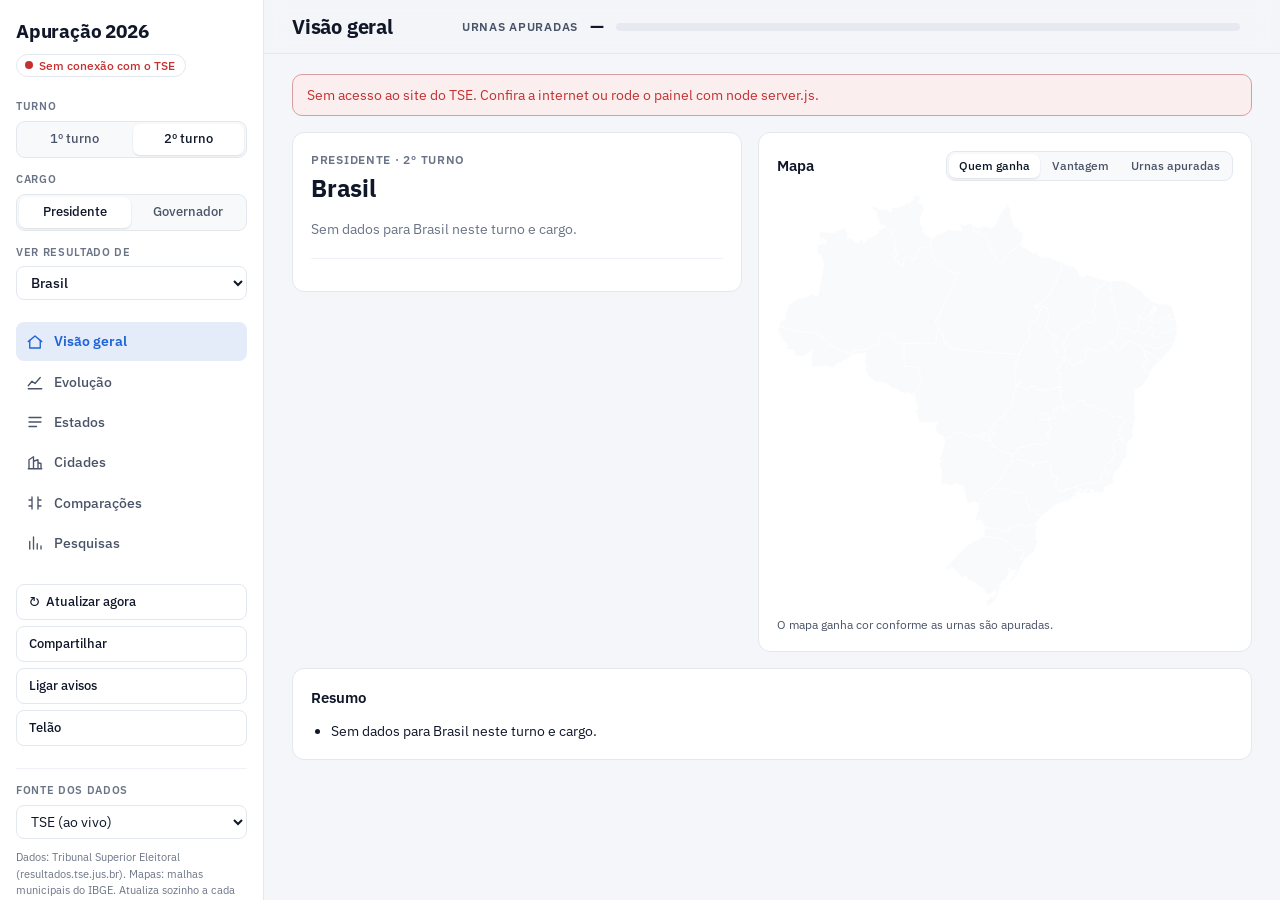
==== commit e283d385: "Admin: seção de divulgação Link curto com botões de WhatsApp, Telegram, X e Facebook, textos prontos" ====
--- a/public/index.html
+++ b/public/index.html
@@ -19,7 +19,7 @@
   <link rel="preconnect" href="https://fonts.googleapis.com">
   <link rel="preconnect" href="https://fonts.gstatic.com" crossorigin>
   <link rel="stylesheet" href="https://fonts.googleapis.com/css2?family=IBM+Plex+Sans:wght@400;500;600;700&display=swap">
-  <link rel="stylesheet" href="styles.css?v=22">
+  <link rel="stylesheet" href="styles.css?v=25">
 </head>
 <body>
   <aside class="lateral" id="lateral" aria-label="Menu do painel">
--- a/public/styles.css
+++ b/public/styles.css
@@ -501,3 +501,29 @@
 body.telao .conteudo main { max-width: none; }
 @media (prefers-reduced-motion: reduce) { .lateral { transition: none; } }
 body.telao .barra { padding-right: 150px; }
+
+/* ---------- admin: divulgação */
+.divulgar { display: grid; gap: 16px; margin-top: 8px; }
+.secao-titulo { font-size: 20px; font-weight: 700; margin: 12px 0 0; }
+.link-linha { display: flex; gap: 8px; align-items: center; margin-top: 10px; }
+.link-linha input { flex: 1; min-width: 0; height: 38px; padding: 0 12px; border: 1px solid var(--border); border-radius: 8px; background: var(--surface-2); color: var(--text); font: inherit; font-size: 14px; }
+.link-linha .botao { height: 38px; flex: none; }
+.redes { display: flex; flex-wrap: wrap; gap: 6px; margin-top: 10px; }
+.redes .botao { display: inline-flex; align-items: center; }
+.texto-pronto { border-top: 1px solid var(--grid); padding: 14px 0 4px; }
+.texto-pronto:first-child { border-top: 0; padding-top: 4px; }
+.texto-pronto p { margin: 6px 0 0; font-size: 14px; color: var(--text-2); line-height: 1.5; overflow-wrap: anywhere; }
+.qr-linha { display: flex; flex-wrap: wrap; gap: 8px 16px; margin-top: 10px; }
+.qr-caixa { width: min(240px, 100%); aspect-ratio: 1; margin: 14px auto 4px; background: #fff; border-radius: 12px; padding: 6px; box-sizing: border-box; }
+.qr-caixa svg { width: 100%; height: 100%; display: block; }
+.imagens { display: grid; grid-template-columns: repeat(auto-fill, minmax(170px, 1fr)); gap: 16px; margin-top: 12px; align-items: end; }
+.imagens figure { margin: 0; display: grid; gap: 8px; }
+.imagens figure.larga { grid-column: span 2; }
+.imagens img { width: 100%; border-radius: 10px; border: 1px solid var(--border); display: block; }
+.imagens figcaption { display: flex; justify-content: space-between; align-items: center; gap: 8px; font-size: 13px; color: var(--text-2); }
+.imagens figcaption .botao { display: inline-flex; align-items: center; text-decoration: none; flex: none; }
+.checklist { list-style: none; padding: 0; margin: 10px 0 0; display: grid; gap: 10px; }
+.checklist label { display: flex; gap: 10px; align-items: flex-start; font-size: 14px; cursor: pointer; }
+.checklist input { margin-top: 3px; width: 16px; height: 16px; accent-color: var(--accent); flex: none; }
+.checklist input:checked + span { color: var(--text-3); text-decoration: line-through; }
+@media (max-width: 520px) { .imagens figure.larga { grid-column: 1 / -1; } .link-linha { flex-wrap: wrap; } }
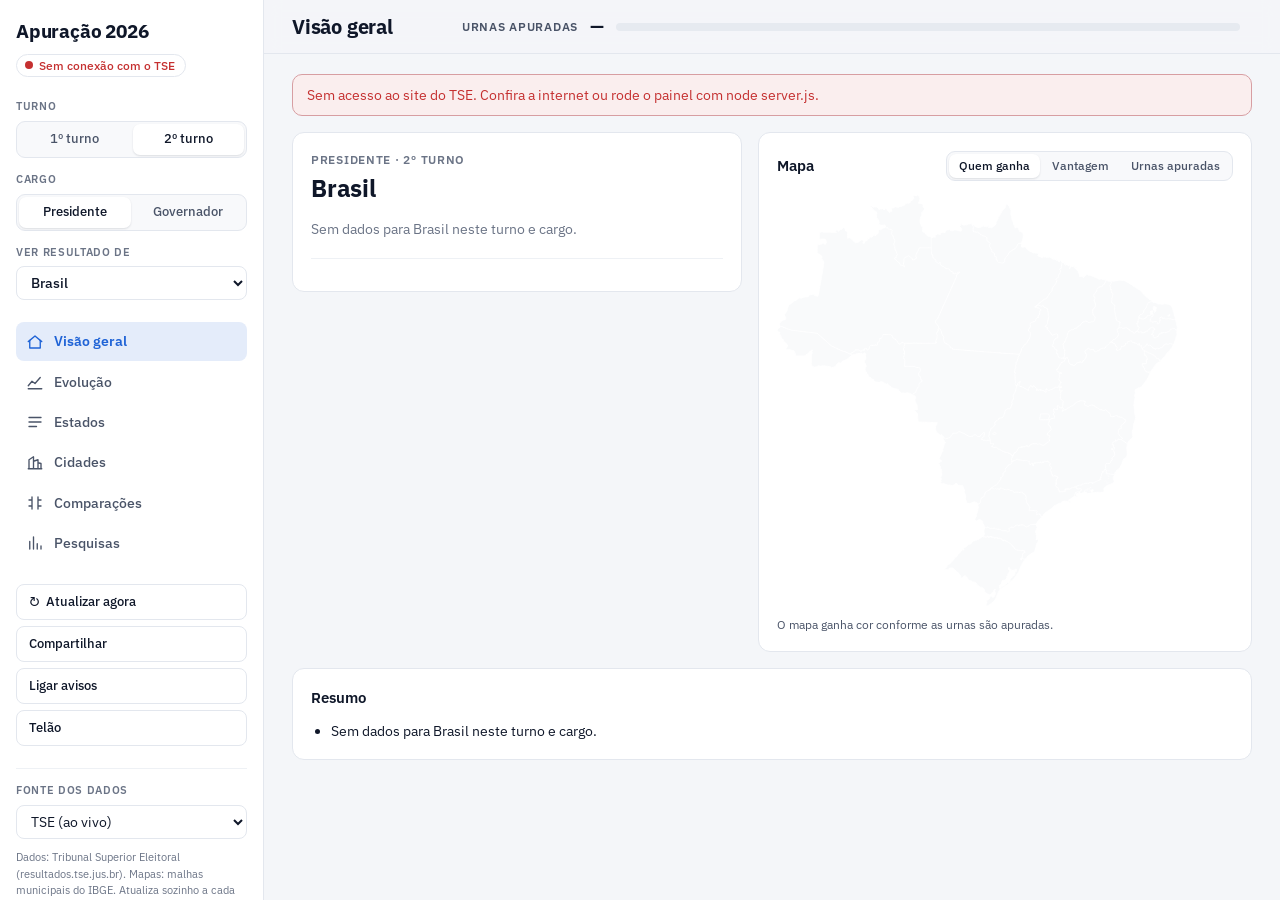
==== commit 23b288ac: "Pesquisas: Veritá de 18–22/10 (divulgada em 23/10) Entra pela lista MANUAIS do finalizar.py, para pe" ====
--- a/public/index.html
+++ b/public/index.html
@@ -15,11 +15,17 @@
   <meta property="og:image:height" content="630">
   <meta name="twitter:card" content="summary_large_image">
   <meta name="theme-color" content="#0f172a">
+  <link rel="manifest" href="manifest.webmanifest">
+  <link rel="apple-touch-icon" href="icones/apple-touch-icon.png">
+  <meta name="apple-mobile-web-app-capable" content="yes">
+  <meta name="mobile-web-app-capable" content="yes">
+  <meta name="apple-mobile-web-app-title" content="Apuração">
+  <meta name="apple-mobile-web-app-status-bar-style" content="default">
   <link rel="icon" href="data:image/svg+xml,%3Csvg xmlns='http://www.w3.org/2000/svg' viewBox='0 0 32 32'%3E%3Crect width='32' height='32' rx='7' fill='%230f172a'/%3E%3Crect x='6' y='18' width='5' height='8' rx='1' fill='%23ef4444'/%3E%3Crect x='13.5' y='12' width='5' height='14' rx='1' fill='%2394a3b8'/%3E%3Crect x='21' y='7' width='5' height='19' rx='1' fill='%2322c55e'/%3E%3C/svg%3E">
   <link rel="preconnect" href="https://fonts.googleapis.com">
   <link rel="preconnect" href="https://fonts.gstatic.com" crossorigin>
   <link rel="stylesheet" href="https://fonts.googleapis.com/css2?family=IBM+Plex+Sans:wght@400;500;600;700&display=swap">
-  <link rel="stylesheet" href="styles.css?v=25">
+  <link rel="stylesheet" href="styles.css?v=27">
 </head>
 <body>
   <aside class="lateral" id="lateral" aria-label="Menu do painel">
@@ -65,6 +71,7 @@
       <button type="button" class="botao" id="btn-atualizar" title="Atualizar agora"><span class="giro" aria-hidden="true">↻</span> Atualizar agora</button>
       <button type="button" class="botao" id="btn-compartilhar" title="Copiar o link do que está na tela">Compartilhar</button>
       <button type="button" class="botao" id="btn-avisos" aria-pressed="false" hidden>Ligar avisos</button>
+      <button type="button" class="botao" id="btn-instalar" hidden>Instalar app</button>
       <button type="button" class="botao" id="btn-telao" title="Tela cheia só com placar, mapa e chance">Telão</button>
     </div>
 
@@ -257,6 +264,13 @@
         </div>
         <div id="pesq-grafico" class="pesq-grafico"></div>
       </div>
+      <div class="card" id="pesq-proximas-card" hidden>
+        <div class="card-head">
+          <h3>Próximas divulgações</h3>
+          <span class="nota-inline">registradas no TSE, resultado ainda não saiu</span>
+        </div>
+        <div class="table-wrap"><table id="tabela-proximas"></table></div>
+      </div>
       <div class="card">
         <h3>Todas as pesquisas reunidas</h3>
         <p class="nota" id="pesq-nota"></p>
@@ -268,7 +282,17 @@
 
   <div class="tooltip" id="tooltip" role="tooltip" hidden></div>
   <div class="toasts" id="toasts" aria-live="polite"></div>
+  <dialog class="dialogo" id="dialogo-instalar" aria-labelledby="dialogo-instalar-titulo">
+    <h2 id="dialogo-instalar-titulo">Instalar no iPhone</h2>
+    <ol>
+      <li>Toque em <b>Compartilhar</b> <span aria-hidden="true">(o quadrado com a seta para cima)</span> na barra do Safari.</li>
+      <li>Role e escolha <b>Adicionar à Tela de Início</b>.</li>
+      <li>Toque em <b>Adicionar</b>. O ícone da Apuração aparece junto dos seus apps.</li>
+    </ol>
+    <p class="nota">Se estiver no Chrome ou em outro app (Instagram, WhatsApp), abra o link no Safari primeiro.</p>
+    <form method="dialog"><button class="botao primario">Entendi</button></form>
+  </dialog>
   <button type="button" class="sair-telao" id="sair-telao">Sair do telão</button>
-  <script type="module" src="app.js?v=24"></script>
+  <script type="module" src="app.js?v=28"></script>
 </body>
 </html>
--- a/public/styles.css
+++ b/public/styles.css
@@ -527,3 +527,10 @@
 .checklist input { margin-top: 3px; width: 16px; height: 16px; accent-color: var(--accent); flex: none; }
 .checklist input:checked + span { color: var(--text-3); text-decoration: line-through; }
 @media (max-width: 520px) { .imagens figure.larga { grid-column: 1 / -1; } .link-linha { flex-wrap: wrap; } }
+
+/* ---------- instruções de instalação (iPhone) */
+.dialogo { max-width: min(420px, calc(100vw - 32px)); border: 1px solid var(--border); border-radius: 14px; background: var(--surface); color: var(--text); padding: 20px 22px; box-shadow: 0 20px 60px rgba(8, 12, 20, .35); }
+.dialogo::backdrop { background: rgba(8, 12, 20, .5); }
+.dialogo h2 { font-size: 18px; margin: 0 0 10px; }
+.dialogo ol { margin: 0 0 10px; padding-left: 20px; display: grid; gap: 8px; font-size: 15px; line-height: 1.45; }
+.dialogo form { display: flex; justify-content: flex-end; margin-top: 12px; }
